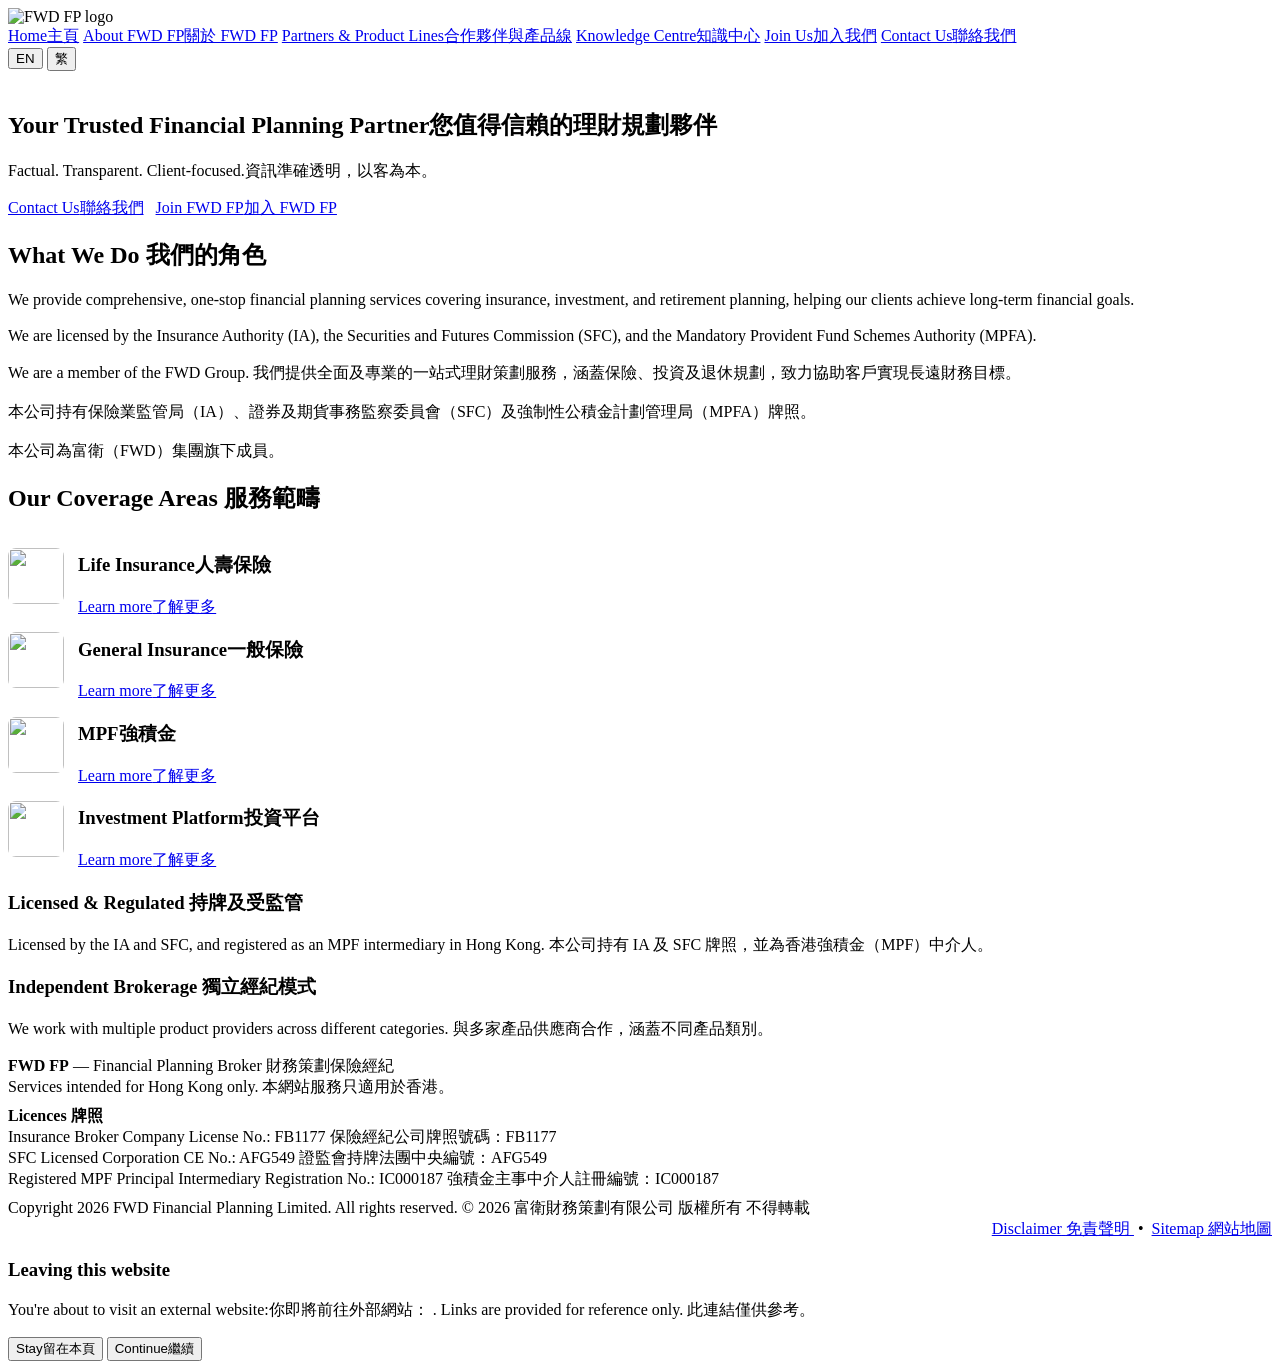
==== index.html @ 910848aa "Initial commit" ====
<!doctype html>
<html lang="en" data-lang="en">
<head>
<meta charset="utf-8"><meta name="viewport" content="width=device-width, initial-scale=1">
<title>index</title>
<link rel="stylesheet" href="assets/styles.css">
<style>
/* Inline cards with thumbnails (Coverage Areas) */
.card.inline { display:flex; align-items:center; gap:14px; }
.card.inline img.thumb {
  width:56px; height:56px;
  border-radius:8px;
  object-fit:cover;
  border:1px solid var(--border);
}
</style>
</head>
<body>
<header>
  <div class="container nav">
    <div class="logo"><img src="assets/logo.png" alt="FWD FP logo"></div>
    <nav>
      <a href="index.html" class="active"><span lang="en">Home</span><span lang="zh-Hant">主頁</span></a>
      <a href="about.html" class=""><span lang="en">About FWD FP</span><span lang="zh-Hant">關於 FWD FP</span></a>
      <a href="partners.html" class=""><span lang="en">Partners &amp; Product Lines</span><span lang="zh-Hant">合作夥伴與產品線</span></a>
      <a href="knowledge.html" class=""><span lang="en">Knowledge Centre</span><span lang="zh-Hant">知識中心</span></a>
      <a href="join.html" class=""><span lang="en">Join Us</span><span lang="zh-Hant">加入我們</span></a>
      <a class="btn hide-mobile" href="contact.html"><span lang="en">Contact Us</span><span lang="zh-Hant">聯絡我們</span></a>
    </nav>
    <div class="langswitch">
      <button data-lang="en" class="active" aria-label="Switch to English">EN</button>
      <button data-lang="zh" aria-label="切換至繁體中文">繁</button>
    </div>
  </div>
</header>
<section class="hero hero--with-banner">
  <div class="hero__media"><img class="hero__img" src="assets/hero/home-banner-1600.jpg" alt=""></div>
  <div class="container hero__content">
    <h1><span lang="en">Your Trusted Financial Planning Partner</span><span lang="zh-Hant">您值得信賴的理財規劃夥伴</span></h1>
    <p><span lang="en">Factual. Transparent. Client‑focused.</span><span lang="zh-Hant">資訊準確透明，以客為本。</span></p>
    <a class="btn" href="contact.html"><span lang="en">Contact Us</span><span lang="zh-Hant">聯絡我們</span></a>
    <a class="btn secondary" href="join.html" style="margin-left:8px;"><span lang="en">Join FWD FP</span><span lang="zh-Hant">加入 FWD FP</span></a>
  </div>
</section>
<section class="section alt">
  <div class="container">
    <h2>
      <span lang="en">What We Do</span>
      <span lang="zh-Hant">我們的角色</span>
    </h2>
    <p class="list">
      <span lang="en">
We provide comprehensive, one-stop financial planning services covering insurance, investment, and retirement planning, helping our clients achieve long-term financial goals.
<br/><br/>
We are licensed by the Insurance Authority (IA), the Securities and Futures Commission (SFC), and the Mandatory Provident Fund Schemes Authority (MPFA).
<br/><br/>
We are a member of the FWD Group.
      </span>
      <span lang="zh-Hant">
我們提供全面及專業的一站式理財策劃服務，涵蓋保險、投資及退休規劃，致力協助客戶實現長遠財務目標。<br/><br/>
本公司持有保險業監管局（IA）、證券及期貨事務監察委員會（SFC）及強制性公積金計劃管理局（MPFA）牌照。<br/><br/>
本公司為富衛（FWD）集團旗下成員。      </span>
    </p>
  </div>
</section>

<section class="section">
  <div class="container">
    <h2>
      <span lang="en">Our Coverage Areas</span>
      <span lang="zh-Hant">服務範疇</span>
    </h2>

    <div class="grid cards">

      <!-- Life Insurance -->
      <div class="card inline">
        <img class="thumb" src="assets/sections/coverage-life.svg" alt="" />
        <div>
          <h3><span lang="en">Life Insurance</span><span lang="zh-Hant">人壽保險</span></h3>
          <a class="btn secondary" href="partners.html#life">
            <span lang="en">Learn more</span><span lang="zh-Hant">了解更多</span>
          </a>
        </div>
      </div>

      <!-- General Insurance -->
      <div class="card inline">
        <img class="thumb" src="assets/sections/coverage-gi.svg" alt="" />
        <div>
          <h3><span lang="en">General Insurance</span><span lang="zh-Hant">一般保險</span></h3>
          <a class="btn secondary" href="partners.html#gi">
            <span lang="en">Learn more</span><span lang="zh-Hant">了解更多</span>
          </a>
        </div>
      </div>

      <!-- MPF -->
      <div class="card inline">
        <img class="thumb" src="assets/sections/coverage-mpf.svg" alt="" />
        <div>
          <h3><span lang="en">MPF</span><span lang="zh-Hant">強積金</span></h3>
          <a class="btn secondary" href="partners.html#mpf">
            <span lang="en">Learn more</span><span lang="zh-Hant">了解更多</span>
          </a>
        </div>
      </div>

      <!-- Investment Platform -->
      <div class="card inline">
        <img class="thumb" src="assets/sections/coverage-invest.svg" alt="" />
        <div>
          <h3><span lang="en">Investment Platform</span><span lang="zh-Hant">投資平台</span></h3>
          <a class="btn secondary" href="partners.html#inv">
            <span lang="en">Learn more</span><span lang="zh-Hant">了解更多</span>
          </a>
        </div>
      </div>

    </div>
  </div>
</section>

<section class="section alt">
  <div class="container grid cards">
    <div class="card">
      <h3>
        <span lang="en">Licensed & Regulated</span>
        <span lang="zh-Hant">持牌及受監管</span>
      </h3>
      <p>
        <span lang="en">
          Licensed by the IA and SFC, and registered as an MPF intermediary in Hong Kong.
        </span>
        <span lang="zh-Hant">
          本公司持有 IA 及 SFC 牌照，並為香港強積金（MPF）中介人。
        </span>
      </p>
    </div>

    <div class="card">
      <h3>
        <span lang="en">Independent Brokerage</span>
        <span lang="zh-Hant">獨立經紀模式</span>
      </h3>
      <p>
        <span lang="en">
          We work with multiple product providers across different categories.
        </span>
        <span lang="zh-Hant">
          與多家產品供應商合作，涵蓋不同產品類別。
        </span>
      </p>
    </div>

    <!-- <div class="card">
      <h3>
        <span lang="en">Factual & Transparent</span>
        <span lang="zh-Hant">客觀透明</span>
      </h3>
      <p>
        <span lang="en">
          Information on this website is factual and for reference only.
        </span>
        <span lang="zh-Hant">
          本網站所載內容為客觀資料，僅供參考。
        </span>
      </p>
    </div> -->
  </div>
</section>

<!-- <section class="section">
  <div class="container">
    <h2>
      <span lang="en">Our Partners</span>
      <span lang="zh-Hant">合作夥伴</span>
    </h2>
    <p class="small">
      <span lang="en">Insurance companies, MPF trustees and investment platforms.</span>
      <span lang="zh-Hant">保險公司、強積金受託人及投資平台。</span>
    </p>
    <a class="btn secondary" href="partners.html">
      <span lang="en">View Partners</span>
      <span lang="zh-Hant">查看夥伴</span>
    </a>
  </div>
</section>

<section class="section alt">
  <div class="container">
    <h2>
      <span lang="en">Knowledge Centre</span>
      <span lang="zh-Hant">知識中心</span>
    </h2>
    <p class="small">
      <span lang="en">
        Educational content and official references for better understanding.
      </span>
      <span lang="zh-Hant">
        提供教育內容及官方資料以助理解。
      </span>
    </p>
    <a class="btn secondary" href="knowledge.html">
      <span lang="en">Go to Knowledge Centre</span>
      <span lang="zh-Hant">前往知識中心</span>
    </a>
  </div>
</section>

<section class="section">
  <div class="container">
    <div class="card">
      <h3>
        <span lang="en">Get in Touch</span>
        <span lang="zh-Hant">與我們聯絡</span>
      </h3>
      <p>
        <span lang="en">
          Contact us for enquiries or learn more about joining FWD FP.
        </span>
        <span lang="zh-Hant">
          歡迎查詢或了解加入富衛財務策劃。
        </span>
      </p>
      <a class="btn" href="contact.html">
        <span lang="en">Contact Us</span>
        <span lang="zh-Hant">聯絡我們</span>
      </a>
      <a class="btn secondary" href="join.html" style="margin-left:8px;">
        <span lang="en">Join Us</span>
        <span lang="zh-Hant">加入我們</span>
      </a>
    </div>
  </div>
</section> -->


<footer>
  <div class="container foot">
    <!-- Left column -->
    <div>
      <!-- Company name -->
      <div>
        <strong>FWD FP</strong> —
        <span lang="en">Financial Planning Broker</span>
        <span lang="zh-Hant">財務策劃保險經紀</span>
      </div>

      <!-- Service scope -->
      <div class="small">
        <span lang="en">Services intended for Hong Kong only.</span>
        <span lang="zh-Hant">本網站服務只適用於香港。</span>
      </div>

      <!-- Licences -->
      <div class="small" style="margin-top:8px">
        <strong>
          <span lang="en">Licences</span>
          <span lang="zh-Hant">牌照</span>
        </strong><br>

        <span lang="en">Insurance Broker Company License No.: FB1177</span>
        <span lang="zh-Hant">保險經紀公司牌照號碼：FB1177</span><br>

        <span lang="en">SFC Licensed Corporation CE No.: AFG549</span>
        <span lang="zh-Hant">證監會持牌法團中央編號：AFG549</span><br>

        <span lang="en">Registered MPF Principal Intermediary Registration No.: IC000187</span>
        <span lang="zh-Hant">強積金主事中介人註冊編號：IC000187</span>
      </div>

      <!-- Copyright -->
      <div class="small" style="margin-top:8px">
        <span lang="en">
          Copyright 2026 FWD Financial Planning Limited. All rights reserved.
        </span>
        <span lang="zh-Hant">
          © 2026 富衛財務策劃有限公司 版權所有 不得轉載
        </span>
      </div>
    </div>

    <!-- Right column: bottom-aligned links -->
    <div class="small" style="align-self:flex-end; text-align:right;">
      <a href="disclaimer.html">
        <span lang="en">Disclaimer</span>
        <span lang="zh-Hant">免責聲明</span>
      </a>
      &nbsp;•&nbsp;
      <a href="sitemap.html">
        <span lang="en">Sitemap</span>
        <span lang="zh-Hant">網站地圖</span>
      </a>
    </div>
  </div>
</footer>
<div class="modal" id="leave-modal"><div class="box">
  <h3 id="leave-title">Leaving this website</h3>
  <p><span lang="en">You're about to visit an external website:</span><span lang="zh-Hant">你即將前往外部網站：</span>
     <span id="leave-url" class="small"></span>.
     <span class="small" lang="en">Links are provided for reference only.</span>
     <span class="small" lang="zh-Hant">此連結僅供參考。</span>
  </p>
  <div class="actions">
    <button class="btn secondary" id="cancel-leave"><span lang="en">Stay</span><span lang="zh-Hant">留在本頁</span></button>
    <button class="btn" id="confirm-leave"><span lang="en">Continue</span><span lang="zh-Hant">繼續</span></button>
  </div>
</div></div>
<script src="assets/app.js"></script>
</body></html>
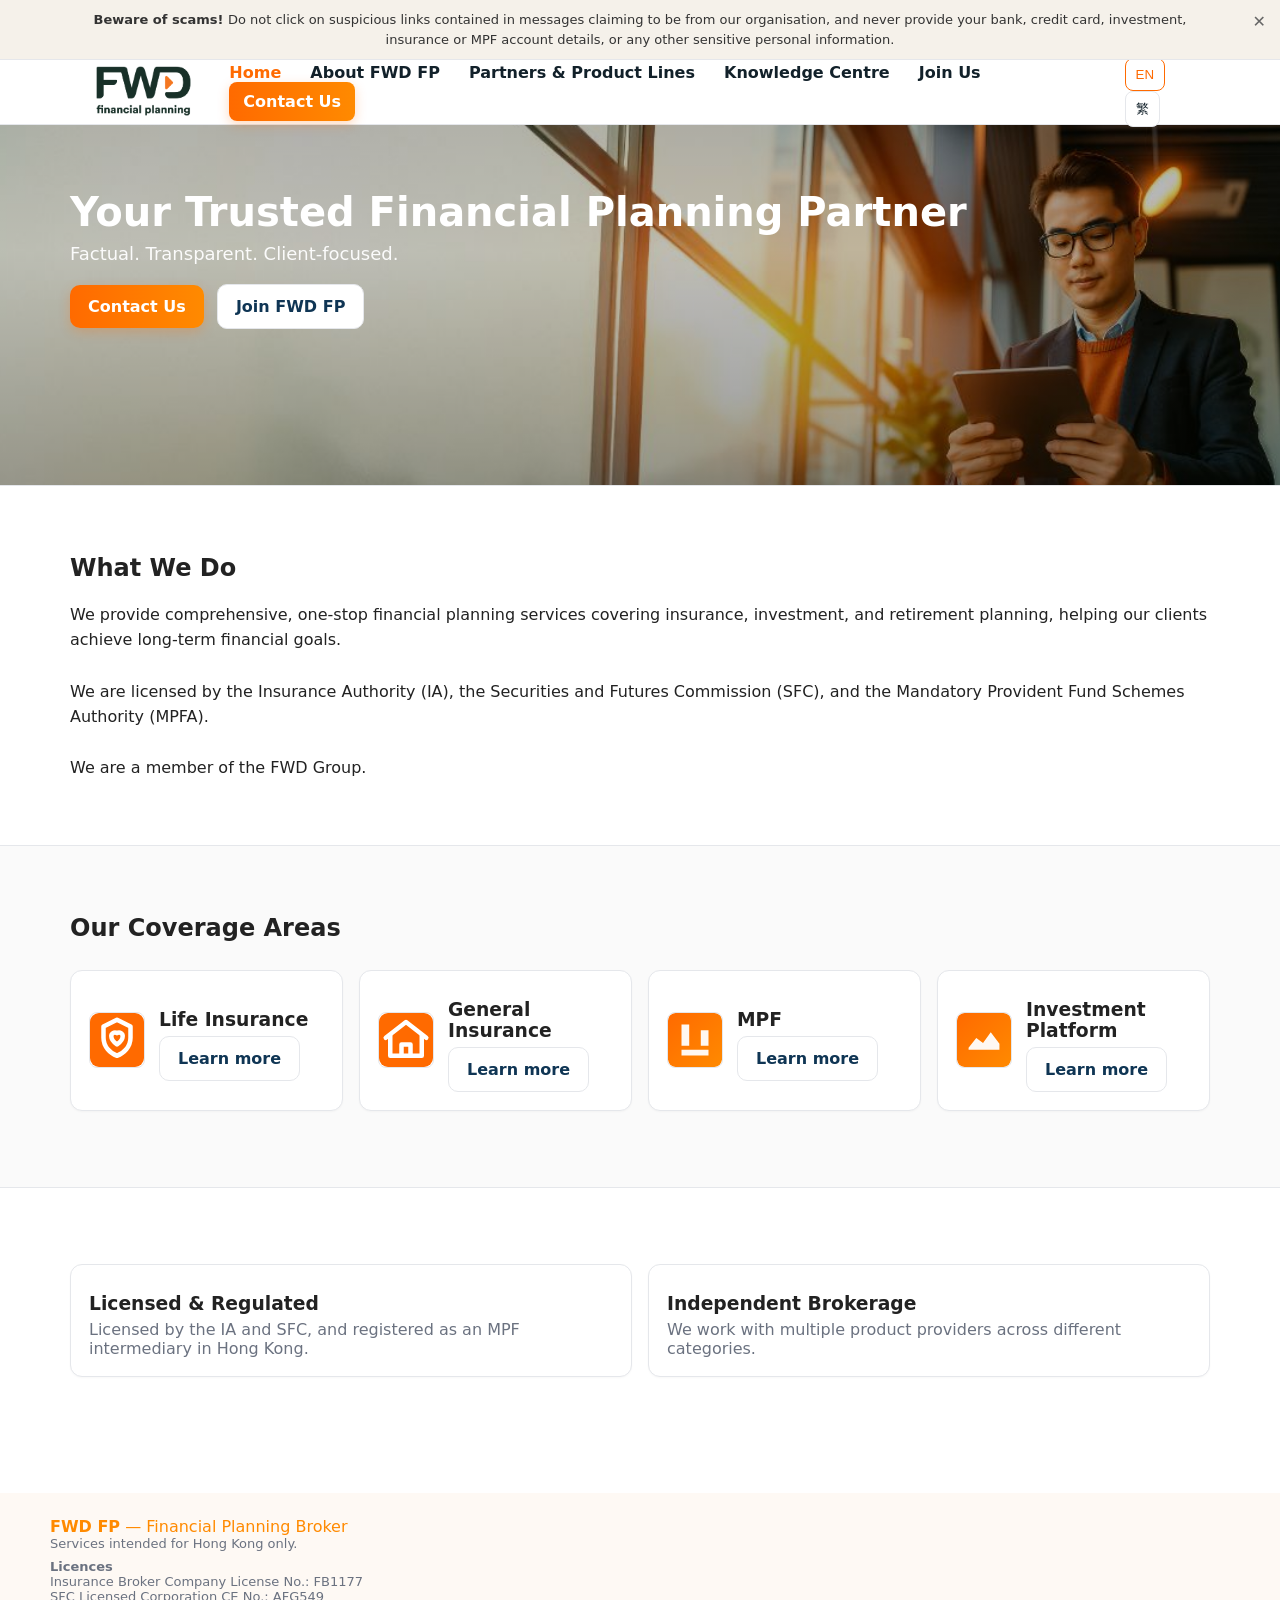
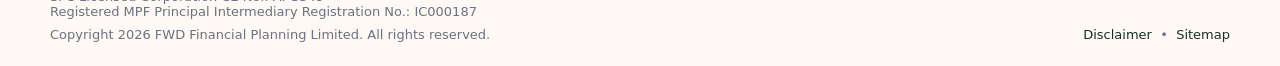
==== commit 9d07145d: "Update changes" ====
--- a/index.html
+++ b/index.html
@@ -16,6 +16,23 @@
 </style>
 </head>
 <body>
+  
+<div class="scam-alert" id="scamAlert">
+
+  <span lang="en">
+    <strong>Beware of scams! </strong>
+    Do not click on suspicious links contained in messages claiming to be from our organisation, and never provide your bank, credit card, investment, insurance or MPF account details, or any other sensitive personal information.
+  </span>
+  
+  <span lang="zh-Hant">
+    <strong>防騙提示：</strong>
+    切勿點擊任何聲稱來自本公司的可疑訊息連結，亦請勿向任何人披露您的銀行、信用卡、投資、保險或強制性公積金（MPF）帳戶資料，或任何其他敏感個人資料。
+  </span>
+
+  <span class="close-btn" onclick="document.getElementById('scamAlert').style.display='none'">✕</span>
+
+</div>
+
 <header>
   <div class="container nav">
     <div class="logo"><img src="assets/logo.png" alt="FWD FP logo"></div>
@@ -244,7 +261,7 @@
       <div>
         <strong>FWD FP</strong> —
         <span lang="en">Financial Planning Broker</span>
-        <span lang="zh-Hant">財務策劃保險經紀</span>
+        <span lang="zh-Hant">財務策劃經紀</span>
       </div>
 
       <!-- Service scope -->
--- a/assets/styles.css
+++ b/assets/styles.css
@@ -0,0 +1,114 @@
+:root{--brand-primary:#ff6a00;--brand-primary-2:#ff8a00;--brand-ink:#12212a;--brand-accent:#0f3554;--text:#222;--muted:#6b7280;--bg:#ffffff;--section:#fafafa;--border:#e5e7eb}
+*{box-sizing:border-box}
+html,body{margin:0;padding:0;font-family:system-ui,-apple-system,Segoe UI,Roboto,Arial,"Noto Sans TC",sans-serif;color:var(--text);background:var(--bg)}
+html[data-lang='en'] [lang='zh-Hant']{display:none}
+html[data-lang='zh'] [lang='en']{display:none}
+header{position:sticky;top:0;background:#fff;border-bottom:1px solid var(--border);z-index:10}
+.container{max-width:1180px;margin:0 auto;padding:0 20px}
+.nav{display:flex;align-items:center;justify-content:space-between;height:64px}
+.logo img{height:100px}
+nav a{color:var(--brand-ink);text-decoration:none;margin:0 12px;font-weight:600}
+.langswitch button{border:1px solid var(--border);background:#fff;color:var(--brand-ink);padding:8px 10px;border-radius:8px;margin-left:8px;cursor:pointer}
+.langswitch button.active{border-color:var(--brand-primary);color:var(--brand-primary)}
+nav a.btn{padding:10px 14px;border-radius:8px;color:#fff;background:linear-gradient(90deg,var(--brand-primary),var(--brand-primary-2))}
+.hero{background:linear-gradient(120deg,var(--brand-primary),var(--brand-primary-2));color:#fff;padding:56px 0}
+.hero h1{font-size:40px;margin:0 0 8px}
+.hero p{font-size:18px;margin:0 0 20px;color:#fff;opacity:.95}
+.btn{display:inline-block;background:linear-gradient(90deg,var(--brand-primary),var(--brand-primary-2));color:#fff;padding:12px 18px;border-radius:10px;text-decoration:none;font-weight:700;box-shadow:0 4px 12px rgba(255,106,0,.25)}
+.btn.secondary{background:#fff;color:var(--brand-accent);border:1px solid var(--border);box-shadow:none}
+.grid{display:grid;grid-gap:16px}
+.grid.cards{grid-template-columns:repeat(auto-fit,minmax(220px,1fr));margin:28px auto}
+.card{background:#fff;border:1px solid var(--border);border-radius:12px;padding:18px;box-shadow:0 1px 2px rgba(0,0,0,.03)}
+.card h3{margin:10px 0 6px}
+.card p{margin:0;color:var(--muted)}
+.section{padding:48px 0;background:var(--section);border-top:1px solid var(--border)}
+.section.alt{background:#fff}
+.section.cen{display: flex}
+.section.cen h2{text-align: center}
+.badgebar{background:#fff;border:1px solid var(--border);border-radius:12px;padding:12px 16px;display:flex;gap:16px;flex-wrap:wrap}
+.badge{background:#fff;border:1px dashed var(--border);padding:8px 12px;border-radius:999px;color:var(--muted);font-size:14px}
+footer{margin-top:40px;background:#fef9f4;color:#ff8a00}
+footer a{color:#183028;text-decoration:none}
+footer .foot{display:grid;grid-template-columns:1fr auto;gap:16px;padding:24px 0}
+.small{font-size:13px;color:var(--muted)}
+.alert{background:#fff8f1;border:1px solid #fed7aa;color:#9a3412;padding:10px 12px;border-radius:8px}
+.modal{position:fixed;inset:0;display:none;align-items:center;justify-content:center;background:rgba(0,0,0,.45)}
+.modal .box{background:#fff;max-width:520px;width:92%;border-radius:12px;padding:20px;box-shadow:0 10px 30px rgba(0,0,0,.2)}
+.modal .actions{display:flex;gap:12px;justify-content:flex-end;margin-top:16px}
+.external{cursor:alias}
+.list{line-height:1.6}
+@media (max-width:720px){.hero h1{font-size:28px}nav .hide-mobile{display:none}nav a{margin:0 6px}}
+
+/* --- Homepage banner extensions --- */
+.hero--with-banner{position:relative;padding:0;min-height:360px;color:#fff}
+.hero--with-banner .hero__media{position:absolute;inset:0;overflow:hidden}
+.hero--with-banner .hero__img{width:100%;height:100%;object-fit:cover;object-position:center;transform:scale(1.02)}
+.hero--with-banner .hero__media::after{content:"";position:absolute;inset:0;background:linear-gradient(180deg,rgba(0,0,0,.30) 0%,rgba(0,0,0,.25) 35%,rgba(0,0,0,.40) 100%)}
+.hero--with-banner .hero__content{position:relative;z-index:1;padding:64px 20px}
+.hero--with-banner h1{margin:0 0 8px}
+.hero--with-banner p{margin:0 0 20px;opacity:.95}
+@media (max-width:720px){.hero--with-banner{min-height:300px}.hero--with-banner .hero__content{padding:40px 16px}}
+
+/* Active nav class */
+nav a.active{color:var(--brand-primary)}
+
+/* Tabs for Partners page */
+.tabs{display:flex;gap:8px;border-bottom:1px solid var(--border);margin-top:8px}
+.tab{padding:10px 14px;border:1px solid var(--border);border-bottom:none;border-radius:8px 8px 0 0;background:#fff;color:var(--brand-ink);cursor:pointer}
+.tab.active{background:linear-gradient(90deg,var(--brand-primary),var(--brand-primary-2));color:#fff;border-color:transparent}
+.tabpanes{border:1px solid var(--border);border-radius:0 12px 12px 12px;padding:18px;background:#fff;margin-top:-1px}
+.tabpane{display:none}
+.tabpane.active{display:block}
+
+/* Section visuals */
+.card.inline{display:flex;align-items:center;gap:14px}
+.card.inline img.thumb{width:56px;height:56px;border-radius:8px;object-fit:cover;border:1px solid var(--border)}
+.card.inline .icon{width:40px;height:40px}
+.info-row{display:flex;align-items:center;gap:10px;margin:6px 0}
+.info-row .icon{width:20px;height:20px}
+
+/* Career Path */
+.career-path {
+  display: grid;
+  grid-template-columns: repeat(auto-fit, minmax(180px, 1fr));
+  gap: 16px;
+  margin-top: 24px;
+}
+
+/* Scam Alert Banner */
+ .scam-alert {
+    width: 100%;
+    background: #f5f1ea; /* light beige like your screenshot */
+    color: #333;
+    font-size: 13px;
+    line-height: 1.5;
+    padding: 10px 40px 10px 16px;
+    position: relative;
+    border-bottom: 1px solid #e5e7eb;
+    z-index: 1000;
+  }
+
+  .scam-alert strong {
+    font-weight: 600;
+  }
+
+  .scam-alert .close-btn {
+    position: absolute;
+    right: 14px;
+    top: 10px;
+    cursor: pointer;
+    font-size: 16px;
+    color: #666;
+  }
+
+  .scam-alert .close-btn:hover {
+    color: #000;
+  }
+
+  /* Optional: make text centered on large screens */
+  @media (min-width: 768px) {
+    .scam-alert {
+      text-align: center;
+      padding: 10px 60px;
+    }
+  }
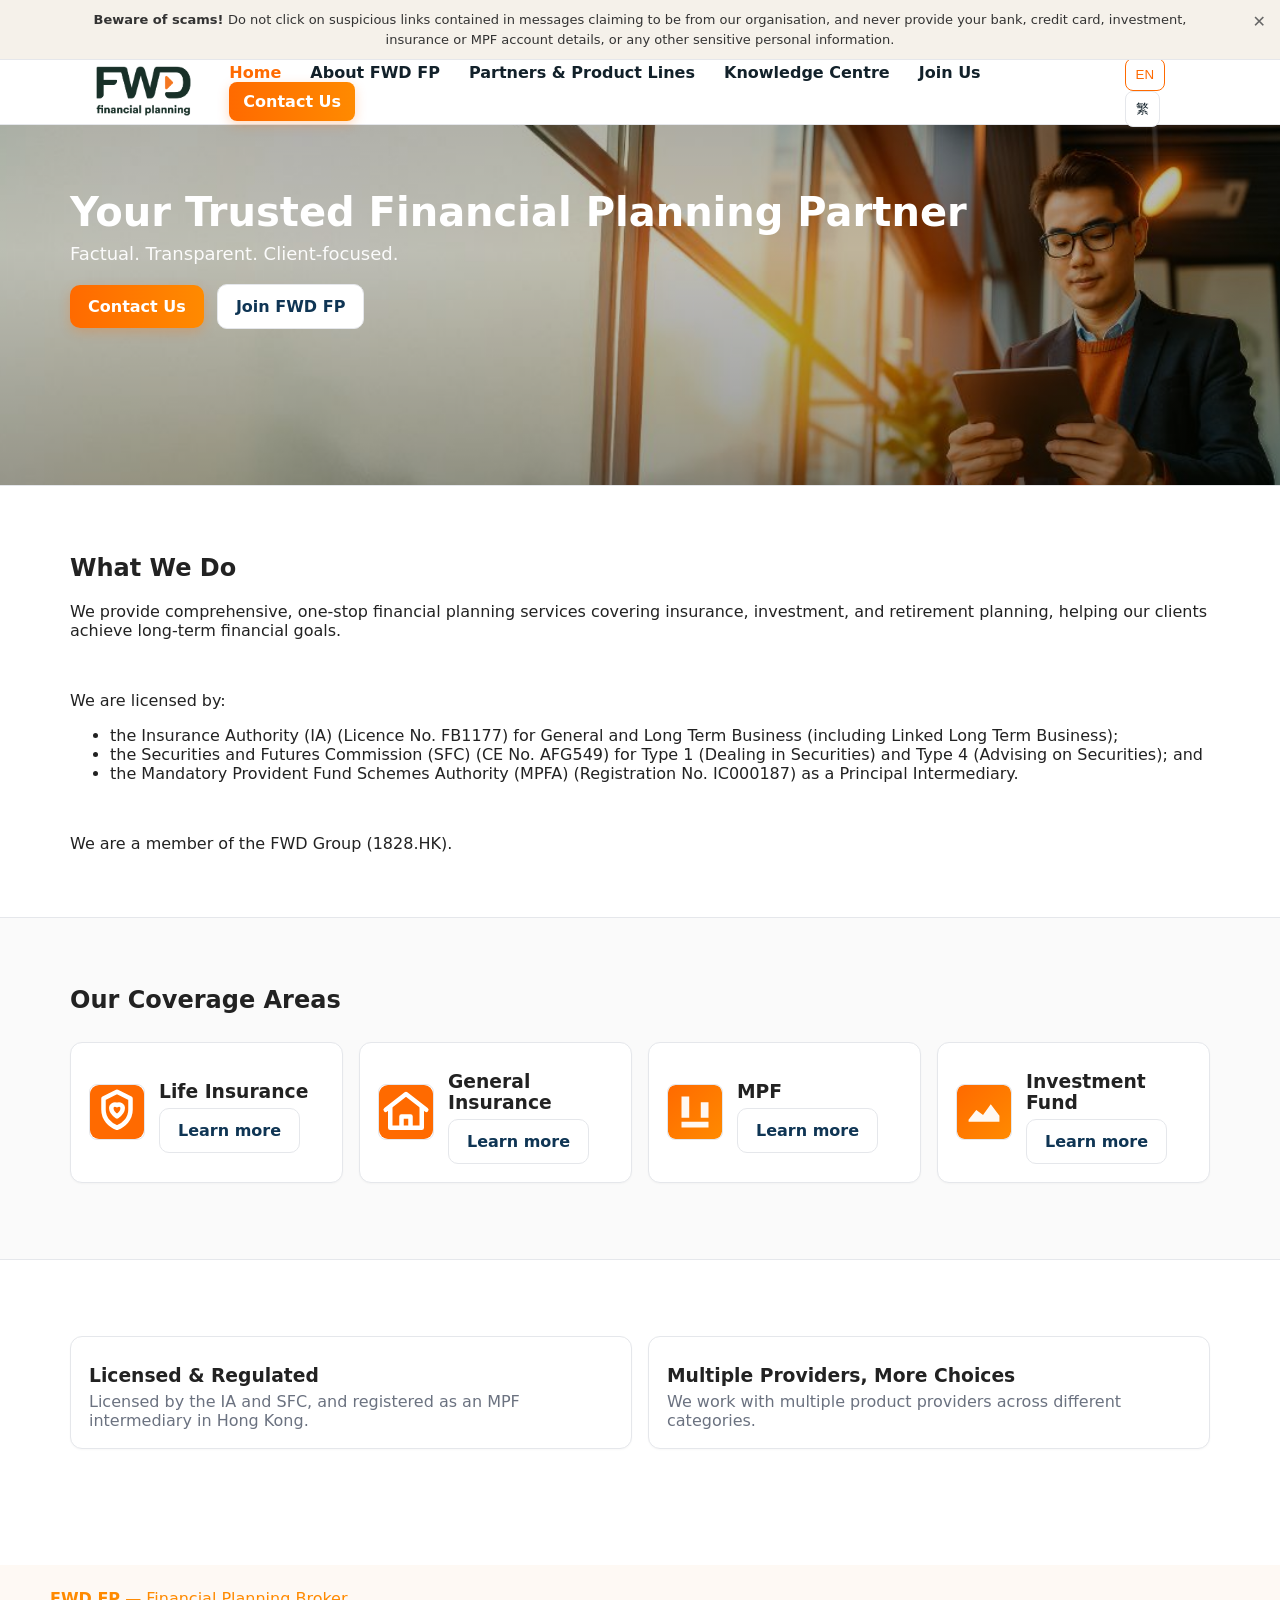
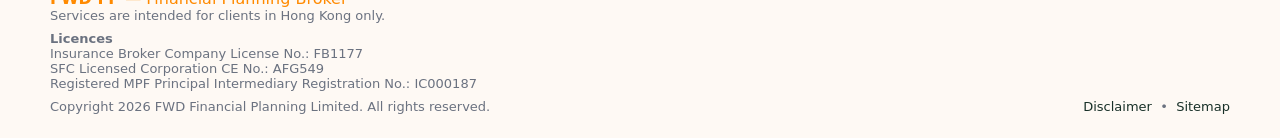
==== commit 988631e6: "Add files via upload" ====
--- a/index.html
+++ b/index.html
@@ -1,328 +1,310 @@
 <!doctype html>
 <html lang="en" data-lang="en">
+
 <head>
-<meta charset="utf-8"><meta name="viewport" content="width=device-width, initial-scale=1">
-<title>index</title>
-<link rel="stylesheet" href="assets/styles.css">
-<style>
-/* Inline cards with thumbnails (Coverage Areas) */
-.card.inline { display:flex; align-items:center; gap:14px; }
-.card.inline img.thumb {
-  width:56px; height:56px;
-  border-radius:8px;
-  object-fit:cover;
-  border:1px solid var(--border);
-}
-</style>
+  <meta charset="utf-8">
+  <meta name="viewport" content="width=device-width, initial-scale=1">
+  <title>index</title>
+  <link rel="stylesheet" href="assets/styles.css">
+  <style>
+    /* Inline cards with thumbnails (Coverage Areas) */
+    .card.inline {
+      display: flex;
+      align-items: center;
+      gap: 14px;
+    }
+
+    .card.inline img.thumb {
+      width: 56px;
+      height: 56px;
+      border-radius: 8px;
+      object-fit: cover;
+      border: 1px solid var(--border);
+    }
+  </style>
 </head>
+
 <body>
-  
-<div class="scam-alert" id="scamAlert">
-
-  <span lang="en">
-    <strong>Beware of scams! </strong>
-    Do not click on suspicious links contained in messages claiming to be from our organisation, and never provide your bank, credit card, investment, insurance or MPF account details, or any other sensitive personal information.
-  </span>
-  
-  <span lang="zh-Hant">
-    <strong>防騙提示：</strong>
-    切勿點擊任何聲稱來自本公司的可疑訊息連結，亦請勿向任何人披露您的銀行、信用卡、投資、保險或強制性公積金（MPF）帳戶資料，或任何其他敏感個人資料。
-  </span>
-
-  <span class="close-btn" onclick="document.getElementById('scamAlert').style.display='none'">✕</span>
-
-</div>
-
-<header>
-  <div class="container nav">
-    <div class="logo"><img src="assets/logo.png" alt="FWD FP logo"></div>
-    <nav>
-      <a href="index.html" class="active"><span lang="en">Home</span><span lang="zh-Hant">主頁</span></a>
-      <a href="about.html" class=""><span lang="en">About FWD FP</span><span lang="zh-Hant">關於 FWD FP</span></a>
-      <a href="partners.html" class=""><span lang="en">Partners &amp; Product Lines</span><span lang="zh-Hant">合作夥伴與產品線</span></a>
-      <a href="knowledge.html" class=""><span lang="en">Knowledge Centre</span><span lang="zh-Hant">知識中心</span></a>
-      <a href="join.html" class=""><span lang="en">Join Us</span><span lang="zh-Hant">加入我們</span></a>
-      <a class="btn hide-mobile" href="contact.html"><span lang="en">Contact Us</span><span lang="zh-Hant">聯絡我們</span></a>
-    </nav>
-    <div class="langswitch">
-      <button data-lang="en" class="active" aria-label="Switch to English">EN</button>
-      <button data-lang="zh" aria-label="切換至繁體中文">繁</button>
-    </div>
+
+  <div class="scam-alert" id="scamAlert">
+
+    <span lang="en">
+      <strong>Beware of scams! </strong>
+      Do not click on suspicious links contained in messages claiming to be from our organisation, and never provide
+      your bank, credit card, investment, insurance or MPF account details, or any other sensitive personal information.
+    </span>
+
+    <span lang="zh-Hant">
+      <strong>防騙提示：</strong>
+      切勿點擊任何聲稱來自本公司的可疑訊息連結，亦請勿向任何人披露您的銀行、信用卡、投資、保險或強制性公積金（MPF）帳戶資料，或任何其他敏感個人資料。
+    </span>
+
+    <span class="close-btn" onclick="document.getElementById('scamAlert').style.display='none'">✕</span>
+
   </div>
-</header>
-<section class="hero hero--with-banner">
-  <div class="hero__media"><img class="hero__img" src="assets/hero/home-banner-1600.jpg" alt=""></div>
-  <div class="container hero__content">
-    <h1><span lang="en">Your Trusted Financial Planning Partner</span><span lang="zh-Hant">您值得信賴的理財規劃夥伴</span></h1>
-    <p><span lang="en">Factual. Transparent. Client‑focused.</span><span lang="zh-Hant">資訊準確透明，以客為本。</span></p>
-    <a class="btn" href="contact.html"><span lang="en">Contact Us</span><span lang="zh-Hant">聯絡我們</span></a>
-    <a class="btn secondary" href="join.html" style="margin-left:8px;"><span lang="en">Join FWD FP</span><span lang="zh-Hant">加入 FWD FP</span></a>
-  </div>
-</section>
-<section class="section alt">
-  <div class="container">
-    <h2>
-      <span lang="en">What We Do</span>
-      <span lang="zh-Hant">我們的角色</span>
-    </h2>
-    <p class="list">
-      <span lang="en">
-We provide comprehensive, one-stop financial planning services covering insurance, investment, and retirement planning, helping our clients achieve long-term financial goals.
-<br/><br/>
-We are licensed by the Insurance Authority (IA), the Securities and Futures Commission (SFC), and the Mandatory Provident Fund Schemes Authority (MPFA).
-<br/><br/>
-We are a member of the FWD Group.
-      </span>
-      <span lang="zh-Hant">
-我們提供全面及專業的一站式理財策劃服務，涵蓋保險、投資及退休規劃，致力協助客戶實現長遠財務目標。<br/><br/>
-本公司持有保險業監管局（IA）、證券及期貨事務監察委員會（SFC）及強制性公積金計劃管理局（MPFA）牌照。<br/><br/>
-本公司為富衛（FWD）集團旗下成員。      </span>
-    </p>
-  </div>
-</section>
-
-<section class="section">
-  <div class="container">
-    <h2>
-      <span lang="en">Our Coverage Areas</span>
-      <span lang="zh-Hant">服務範疇</span>
-    </h2>
-
-    <div class="grid cards">
-
-      <!-- Life Insurance -->
-      <div class="card inline">
-        <img class="thumb" src="assets/sections/coverage-life.svg" alt="" />
-        <div>
-          <h3><span lang="en">Life Insurance</span><span lang="zh-Hant">人壽保險</span></h3>
-          <a class="btn secondary" href="partners.html#life">
-            <span lang="en">Learn more</span><span lang="zh-Hant">了解更多</span>
-          </a>
-        </div>
-      </div>
-
-      <!-- General Insurance -->
-      <div class="card inline">
-        <img class="thumb" src="assets/sections/coverage-gi.svg" alt="" />
-        <div>
-          <h3><span lang="en">General Insurance</span><span lang="zh-Hant">一般保險</span></h3>
-          <a class="btn secondary" href="partners.html#gi">
-            <span lang="en">Learn more</span><span lang="zh-Hant">了解更多</span>
-          </a>
-        </div>
-      </div>
-
-      <!-- MPF -->
-      <div class="card inline">
-        <img class="thumb" src="assets/sections/coverage-mpf.svg" alt="" />
-        <div>
-          <h3><span lang="en">MPF</span><span lang="zh-Hant">強積金</span></h3>
-          <a class="btn secondary" href="partners.html#mpf">
-            <span lang="en">Learn more</span><span lang="zh-Hant">了解更多</span>
-          </a>
-        </div>
-      </div>
-
-      <!-- Investment Platform -->
-      <div class="card inline">
-        <img class="thumb" src="assets/sections/coverage-invest.svg" alt="" />
-        <div>
-          <h3><span lang="en">Investment Platform</span><span lang="zh-Hant">投資平台</span></h3>
-          <a class="btn secondary" href="partners.html#inv">
-            <span lang="en">Learn more</span><span lang="zh-Hant">了解更多</span>
-          </a>
-        </div>
-      </div>
-
-    </div>
-  </div>
-</section>
-
-<section class="section alt">
-  <div class="container grid cards">
-    <div class="card">
-      <h3>
-        <span lang="en">Licensed & Regulated</span>
-        <span lang="zh-Hant">持牌及受監管</span>
-      </h3>
-      <p>
+
+  <header>
+    <div class="container nav">
+      <div class="logo"><img src="assets/logo.png" alt="FWD FP logo"></div>
+      <nav>
+        <a href="index.html" class="active"><span lang="en">Home</span><span lang="zh-Hant">主頁</span></a>
+        <a href="about.html" class=""><span lang="en">About FWD FP</span><span lang="zh-Hant">關於 FWD FP</span></a>
+        <a href="partners.html" class=""><span lang="en">Partners &amp; Product Lines</span><span
+            lang="zh-Hant">合作夥伴與產品線</span></a>
+        <a href="knowledge.html" class=""><span lang="en">Knowledge Centre</span><span lang="zh-Hant">知識中心</span></a>
+        <a href="join.html" class=""><span lang="en">Join Us</span><span lang="zh-Hant">加入我們</span></a>
+        <a class="btn hide-mobile" href="contact.html"><span lang="en">Contact Us</span><span
+            lang="zh-Hant">聯絡我們</span></a>
+      </nav>
+      <div class="langswitch">
+        <button data-lang="en" class="active" aria-label="Switch to English">EN</button>
+        <button data-lang="zh" aria-label="切換至繁體中文">繁</button>
+      </div>
+    </div>
+  </header>
+  <section class="hero hero--with-banner">
+    <div class="hero__media"><img class="hero__img" src="assets/hero/home-banner-1600.jpg" alt=""></div>
+    <div class="container hero__content">
+      <h1><span lang="en">Your Trusted Financial Planning Partner</span><span lang="zh-Hant">您值得信賴的理財規劃夥伴</span></h1>
+      <p><span lang="en">Factual. Transparent. Client‑focused.</span><span lang="zh-Hant">資訊準確透明，以客為本。</span></p>
+      <a class="btn" href="contact.html"><span lang="en">Contact Us</span><span lang="zh-Hant">聯絡我們</span></a>
+      <a class="btn secondary" href="join.html" style="margin-left:8px;"><span lang="en">Join FWD FP</span><span
+          lang="zh-Hant">加入 FWD FP</span></a>
+    </div>
+  </section>
+  <section class="section alt">
+    <div class="container">
+      <h2>
+        <span lang="en">What We Do</span>
+        <span lang="zh-Hant">我們的角色</span>
+      </h2>
         <span lang="en">
-          Licensed by the IA and SFC, and registered as an MPF intermediary in Hong Kong.
+          <p>
+            We provide comprehensive, one‑stop financial planning services covering insurance, investment, and
+            retirement planning, helping our clients achieve long‑term financial goals.
+          </p>
+
+          <br>
+
+          <p>We are licensed by:</p>
+
+          <ul>
+            <li>
+              the Insurance Authority (IA) (Licence No. FB1177) for General and Long Term Business (including Linked
+              Long Term Business);
+            </li>
+            <li>
+              the Securities and Futures Commission (SFC) (CE No. AFG549) for Type 1 (Dealing in Securities) and Type 4
+              (Advising on Securities); and
+            </li>
+            <li>
+              the Mandatory Provident Fund Schemes Authority (MPFA) (Registration No. IC000187) as a Principal
+              Intermediary.
+            </li>
+          </ul>
+
+          <br>
+
+          <p>
+            We are a member of the FWD Group (1828.HK).
+          </p>
         </span>
         <span lang="zh-Hant">
-          本公司持有 IA 及 SFC 牌照，並為香港強積金（MPF）中介人。
+          <p>
+            我們提供全面及專業的一站式理財策劃服務，涵蓋保險、投資及退休規劃，致力協助客戶實現長遠財務目標。
+          </p>
+
+          <br>
+
+          <p>本公司持有以下監管牌照：</p>
+
+          <ul>
+            <li>
+              保險業監管局（IA）（牌照號碼：FB1177），可從事一般業務及長期業務（包括相連長期業務）；
+            </li>
+            <li>
+              證券及期貨事務監察委員會（SFC）（中央編號：AFG549），可從事第1類（證券交易）及第4類（就證券提供意見）受規管活動；及
+            </li>
+            <li>
+              強制性公積金計劃管理局（MPFA）（註冊編號：IC000187），為主事中介人。
+            </li>
+          </ul>
+
+          <br>
+
+          <p>
+            本公司為富衛集團（1828.HK）旗下成員。
+          </p>
         </span>
+    </div>
+  </section>
+
+  <section class="section">
+    <div class="container">
+      <h2>
+        <span lang="en">Our Coverage Areas</span>
+        <span lang="zh-Hant">服務範疇</span>
+      </h2>
+
+      <div class="grid cards">
+
+        <!-- Life Insurance -->
+        <div class="card inline">
+          <img class="thumb" src="assets/sections/coverage-life.svg" alt="" />
+          <div>
+            <h3><span lang="en">Life Insurance</span><span lang="zh-Hant">人壽保險</span></h3>
+            <a class="btn secondary" href="partners.html#life">
+              <span lang="en">Learn more</span><span lang="zh-Hant">了解更多</span>
+            </a>
+          </div>
+        </div>
+
+        <!-- General Insurance -->
+        <div class="card inline">
+          <img class="thumb" src="assets/sections/coverage-gi.svg" alt="" />
+          <div>
+            <h3><span lang="en">General Insurance</span><span lang="zh-Hant">一般保險</span></h3>
+            <a class="btn secondary" href="partners.html#gi">
+              <span lang="en">Learn more</span><span lang="zh-Hant">了解更多</span>
+            </a>
+          </div>
+        </div>
+
+        <!-- MPF -->
+        <div class="card inline">
+          <img class="thumb" src="assets/sections/coverage-mpf.svg" alt="" />
+          <div>
+            <h3><span lang="en">MPF</span><span lang="zh-Hant">強積金</span></h3>
+            <a class="btn secondary" href="partners.html#mpf">
+              <span lang="en">Learn more</span><span lang="zh-Hant">了解更多</span>
+            </a>
+          </div>
+        </div>
+
+        <!-- Investment Fund -->
+        <div class="card inline">
+          <img class="thumb" src="assets/sections/coverage-invest.svg" alt="" />
+          <div>
+            <h3><span lang="en">Investment Fund</span><span lang="zh-Hant">投資基金</span></h3>
+            <a class="btn secondary" href="partners.html#inv">
+              <span lang="en">Learn more</span><span lang="zh-Hant">了解更多</span>
+            </a>
+          </div>
+        </div>
+
+      </div>
+    </div>
+  </section>
+
+  <section class="section alt">
+    <div class="container grid cards">
+      <div class="card">
+        <h3>
+          <span lang="en">Licensed & Regulated</span>
+          <span lang="zh-Hant">持牌及受監管</span>
+        </h3>
+        <p>
+          <span lang="en">
+            Licensed by the IA and SFC, and registered as an MPF intermediary in Hong Kong.
+          </span>
+          <span lang="zh-Hant">
+            本公司持有 IA 及 SFC 牌照，並為香港強積金（MPF）中介人。
+          </span>
+        </p>
+      </div>
+
+      <div class="card">
+        <h3>
+          <span lang="en">Multiple Providers, More Choices</span>
+          <span lang="zh-Hant">多元產品選擇</span>
+        </h3>
+        <p>
+          <span lang="en">
+            We work with multiple product providers across different categories.
+          </span>
+          <span lang="zh-Hant">
+            與多家產品供應商合作，涵蓋不同產品類別。
+          </span>
+        </p>
+      </div>
+    </div>
+  </section>
+
+  <footer>
+    <div class="container foot">
+      <!-- Left column -->
+      <div>
+        <!-- Company name -->
+        <div>
+          <strong>FWD FP</strong> —
+          <span lang="en">Financial Planning Broker</span>
+          <span lang="zh-Hant">財務策劃經紀</span>
+        </div>
+
+        <!-- Service scope -->
+        <div class="small">
+          <span lang="en">Services are intended for clients in Hong Kong only.</span>
+          <span lang="zh-Hant">本網站服務僅供香港客戶使用。</span>
+        </div>
+
+        <!-- Licences -->
+        <div class="small" style="margin-top:8px">
+          <strong>
+            <span lang="en">Licences</span>
+            <span lang="zh-Hant">牌照</span>
+          </strong><br>
+
+          <span lang="en">Insurance Broker Company License No.: FB1177</span>
+          <span lang="zh-Hant">保險經紀公司牌照號碼：FB1177</span><br>
+
+          <span lang="en">SFC Licensed Corporation CE No.: AFG549</span>
+          <span lang="zh-Hant">證監會持牌法團中央編號：AFG549</span><br>
+
+          <span lang="en">Registered MPF Principal Intermediary Registration No.: IC000187</span>
+          <span lang="zh-Hant">強積金主事中介人註冊編號：IC000187</span>
+        </div>
+
+        <!-- Copyright -->
+        <div class="small" style="margin-top:8px">
+          <span lang="en">
+            Copyright 2026 FWD Financial Planning Limited. All rights reserved.
+          </span>
+          <span lang="zh-Hant">
+            © 2026 富衛財務策劃有限公司 版權所有 不得轉載
+          </span>
+        </div>
+      </div>
+
+      <!-- Right column: bottom-aligned links -->
+      <div class="small" style="align-self:flex-end; text-align:right;">
+        <a href="disclaimer.html">
+          <span lang="en">Disclaimer</span>
+          <span lang="zh-Hant">免責聲明</span>
+        </a>
+        &nbsp;•&nbsp;
+        <a href="sitemap.html">
+          <span lang="en">Sitemap</span>
+          <span lang="zh-Hant">網站地圖</span>
+        </a>
+      </div>
+    </div>
+  </footer>
+  <div class="modal" id="leave-modal">
+    <div class="box">
+      <h3 id="leave-title">Leaving this website</h3>
+      <p><span lang="en">You're about to visit an external website:</span><span lang="zh-Hant">你即將前往外部網站：</span>
+        <span id="leave-url" class="small"></span>.
+        <span class="small" lang="en">Links are provided for reference only.</span>
+        <span class="small" lang="zh-Hant">此連結僅供參考。</span>
       </p>
-    </div>
-
-    <div class="card">
-      <h3>
-        <span lang="en">Independent Brokerage</span>
-        <span lang="zh-Hant">獨立經紀模式</span>
-      </h3>
-      <p>
-        <span lang="en">
-          We work with multiple product providers across different categories.
-        </span>
-        <span lang="zh-Hant">
-          與多家產品供應商合作，涵蓋不同產品類別。
-        </span>
-      </p>
-    </div>
-
-    <!-- <div class="card">
-      <h3>
-        <span lang="en">Factual & Transparent</span>
-        <span lang="zh-Hant">客觀透明</span>
-      </h3>
-      <p>
-        <span lang="en">
-          Information on this website is factual and for reference only.
-        </span>
-        <span lang="zh-Hant">
-          本網站所載內容為客觀資料，僅供參考。
-        </span>
-      </p>
-    </div> -->
+      <div class="actions">
+        <button class="btn secondary" id="cancel-leave"><span lang="en">Stay</span><span
+            lang="zh-Hant">留在本頁</span></button>
+        <button class="btn" id="confirm-leave"><span lang="en">Continue</span><span lang="zh-Hant">繼續</span></button>
+      </div>
+    </div>
   </div>
-</section>
-
-<!-- <section class="section">
-  <div class="container">
-    <h2>
-      <span lang="en">Our Partners</span>
-      <span lang="zh-Hant">合作夥伴</span>
-    </h2>
-    <p class="small">
-      <span lang="en">Insurance companies, MPF trustees and investment platforms.</span>
-      <span lang="zh-Hant">保險公司、強積金受託人及投資平台。</span>
-    </p>
-    <a class="btn secondary" href="partners.html">
-      <span lang="en">View Partners</span>
-      <span lang="zh-Hant">查看夥伴</span>
-    </a>
-  </div>
-</section>
-
-<section class="section alt">
-  <div class="container">
-    <h2>
-      <span lang="en">Knowledge Centre</span>
-      <span lang="zh-Hant">知識中心</span>
-    </h2>
-    <p class="small">
-      <span lang="en">
-        Educational content and official references for better understanding.
-      </span>
-      <span lang="zh-Hant">
-        提供教育內容及官方資料以助理解。
-      </span>
-    </p>
-    <a class="btn secondary" href="knowledge.html">
-      <span lang="en">Go to Knowledge Centre</span>
-      <span lang="zh-Hant">前往知識中心</span>
-    </a>
-  </div>
-</section>
-
-<section class="section">
-  <div class="container">
-    <div class="card">
-      <h3>
-        <span lang="en">Get in Touch</span>
-        <span lang="zh-Hant">與我們聯絡</span>
-      </h3>
-      <p>
-        <span lang="en">
-          Contact us for enquiries or learn more about joining FWD FP.
-        </span>
-        <span lang="zh-Hant">
-          歡迎查詢或了解加入富衛財務策劃。
-        </span>
-      </p>
-      <a class="btn" href="contact.html">
-        <span lang="en">Contact Us</span>
-        <span lang="zh-Hant">聯絡我們</span>
-      </a>
-      <a class="btn secondary" href="join.html" style="margin-left:8px;">
-        <span lang="en">Join Us</span>
-        <span lang="zh-Hant">加入我們</span>
-      </a>
-    </div>
-  </div>
-</section> -->
-
-
-<footer>
-  <div class="container foot">
-    <!-- Left column -->
-    <div>
-      <!-- Company name -->
-      <div>
-        <strong>FWD FP</strong> —
-        <span lang="en">Financial Planning Broker</span>
-        <span lang="zh-Hant">財務策劃經紀</span>
-      </div>
-
-      <!-- Service scope -->
-      <div class="small">
-        <span lang="en">Services intended for Hong Kong only.</span>
-        <span lang="zh-Hant">本網站服務只適用於香港。</span>
-      </div>
-
-      <!-- Licences -->
-      <div class="small" style="margin-top:8px">
-        <strong>
-          <span lang="en">Licences</span>
-          <span lang="zh-Hant">牌照</span>
-        </strong><br>
-
-        <span lang="en">Insurance Broker Company License No.: FB1177</span>
-        <span lang="zh-Hant">保險經紀公司牌照號碼：FB1177</span><br>
-
-        <span lang="en">SFC Licensed Corporation CE No.: AFG549</span>
-        <span lang="zh-Hant">證監會持牌法團中央編號：AFG549</span><br>
-
-        <span lang="en">Registered MPF Principal Intermediary Registration No.: IC000187</span>
-        <span lang="zh-Hant">強積金主事中介人註冊編號：IC000187</span>
-      </div>
-
-      <!-- Copyright -->
-      <div class="small" style="margin-top:8px">
-        <span lang="en">
-          Copyright 2026 FWD Financial Planning Limited. All rights reserved.
-        </span>
-        <span lang="zh-Hant">
-          © 2026 富衛財務策劃有限公司 版權所有 不得轉載
-        </span>
-      </div>
-    </div>
-
-    <!-- Right column: bottom-aligned links -->
-    <div class="small" style="align-self:flex-end; text-align:right;">
-      <a href="disclaimer.html">
-        <span lang="en">Disclaimer</span>
-        <span lang="zh-Hant">免責聲明</span>
-      </a>
-      &nbsp;•&nbsp;
-      <a href="sitemap.html">
-        <span lang="en">Sitemap</span>
-        <span lang="zh-Hant">網站地圖</span>
-      </a>
-    </div>
-  </div>
-</footer>
-<div class="modal" id="leave-modal"><div class="box">
-  <h3 id="leave-title">Leaving this website</h3>
-  <p><span lang="en">You're about to visit an external website:</span><span lang="zh-Hant">你即將前往外部網站：</span>
-     <span id="leave-url" class="small"></span>.
-     <span class="small" lang="en">Links are provided for reference only.</span>
-     <span class="small" lang="zh-Hant">此連結僅供參考。</span>
-  </p>
-  <div class="actions">
-    <button class="btn secondary" id="cancel-leave"><span lang="en">Stay</span><span lang="zh-Hant">留在本頁</span></button>
-    <button class="btn" id="confirm-leave"><span lang="en">Continue</span><span lang="zh-Hant">繼續</span></button>
-  </div>
-</div></div>
-<script src="assets/app.js"></script>
-</body></html>+  <script src="assets/app.js"></script>
+</body>
+
+</html>
--- a/assets/styles.css
+++ b/assets/styles.css
@@ -56,7 +56,7 @@
 .tabs{display:flex;gap:8px;border-bottom:1px solid var(--border);margin-top:8px}
 .tab{padding:10px 14px;border:1px solid var(--border);border-bottom:none;border-radius:8px 8px 0 0;background:#fff;color:var(--brand-ink);cursor:pointer}
 .tab.active{background:linear-gradient(90deg,var(--brand-primary),var(--brand-primary-2));color:#fff;border-color:transparent}
-.tabpanes{border:1px solid var(--border);border-radius:0 12px 12px 12px;padding:18px;background:#fff;margin-top:-1px}
+.tabpanes{border:1px solid var(--border);border-radius:0 12px 12px 12px;padding:18px;background:#fff;margin-top:-1px;margin-bottom: 28px;}
 .tabpane{display:none}
 .tabpane.active{display:block}
 
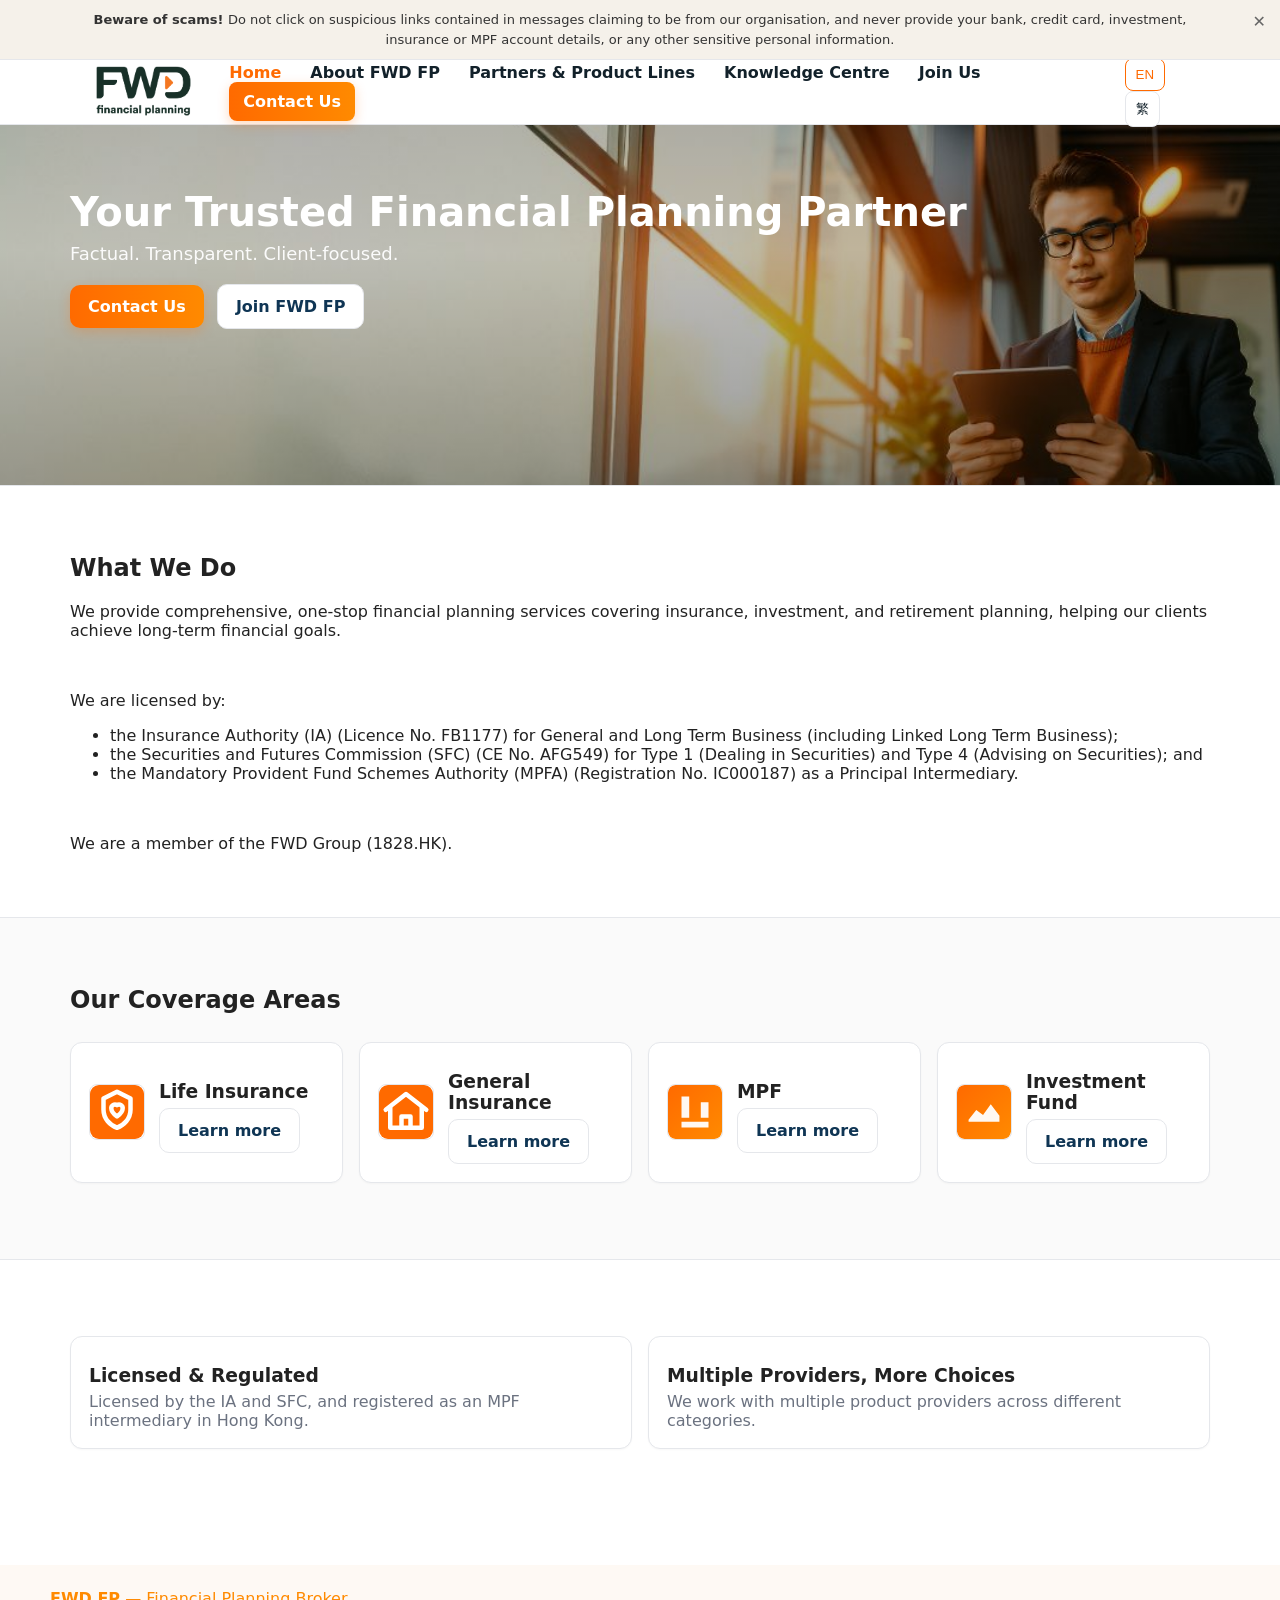
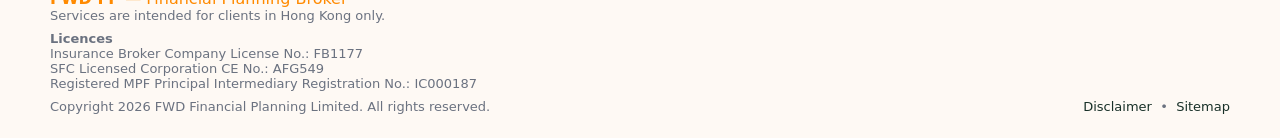
==== commit 1a12c9fd: "Add files via upload" ====
--- a/index.html
+++ b/index.html
@@ -284,7 +284,7 @@
         &nbsp;•&nbsp;
         <a href="sitemap.html">
           <span lang="en">Sitemap</span>
-          <span lang="zh-Hant">網站地圖</span>
+          <span lang="zh-Hant">網站指南</span>
         </a>
       </div>
     </div>
